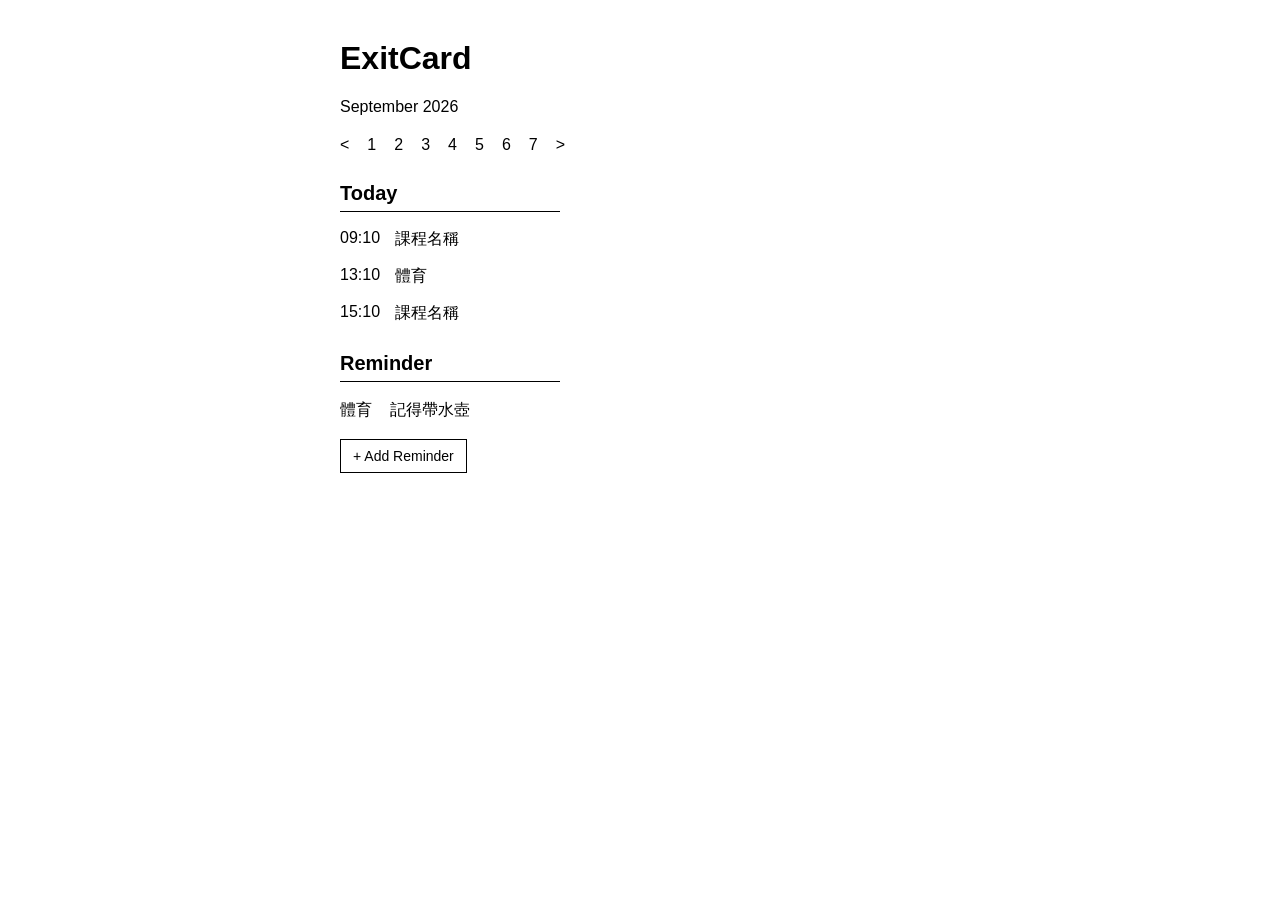
==== Web/index.html @ 5095bc19 "完成 ExitCard 網頁第一版介面" ====
<!DOCTYPE html>
<html lang="zh-TW">

<head>
    <meta charset="UTF-8">
    <title>ExitCard</title>
    <link rel="stylesheet" href="style.css">
</head>

<body>

    <h1>ExitCard</h1>
    <p>September 2026</p>

<div class="week">
    <span>&lt;</span>
    <span>1</span>
    <span>2</span>
    <span>3</span>
    <span>4</span>
    <span>5</span>
    <span>6</span>
    <span>7</span>
    <span>&gt;</span>
</div>

<h2 class="section-title">Today</h2>

<div class="course">
    <span class="time">09:10</span>
    <span>課程名稱</span>
</div>

<div class="course">
    <span class="time">13:10</span>
    <span>體育</span>
</div>

<div class="course">
    <span class="time">15:10</span>
    <span>課程名稱</span>
</div>

<h2 class="section-title">Reminder</h2>

<div class="reminder">
    <span>體育</span>
    <span>記得帶水壺</span>
</div>

<button class="add-button">+ Add Reminder</button>
    <script src="script.js"></script>
</body>

</html>
---- Web/style.css ----
body {
    font-family: Arial, sans-serif;
    max-width: 600px;
    margin: 40px auto;
    padding: 0 20px;
}
.week {
    display: flex;
    gap: 18px;
    margin: 20px 0 28px;
}
.section-title {
    font-size: 20px;
    border-bottom: 1px solid black;
    padding-bottom: 6px;
    margin-top: 28px;
    width: 220px;
}
.course {
    display: flex;
    margin: 16px 0;
}

.time {
    width: 55px;
}

.reminder {
    display: flex;
    gap: 18px;
    margin: 18px 0;
}

.add-button {
    background-color: white;
    border: 1px solid black;
    padding: 8px 12px;
    cursor: pointer;
    font-size: 14px;
}

.add-button:hover {
    background-color: #eeeeee;
}
@media (max-width: 600px) {
    body {
        margin: 20px auto;
        padding: 0 20px;
    }

    h1 {
        font-size: 28px;
    }

    .week {
        gap: 14px;
    }

    .section-title {
        width: 100%;
    }
}
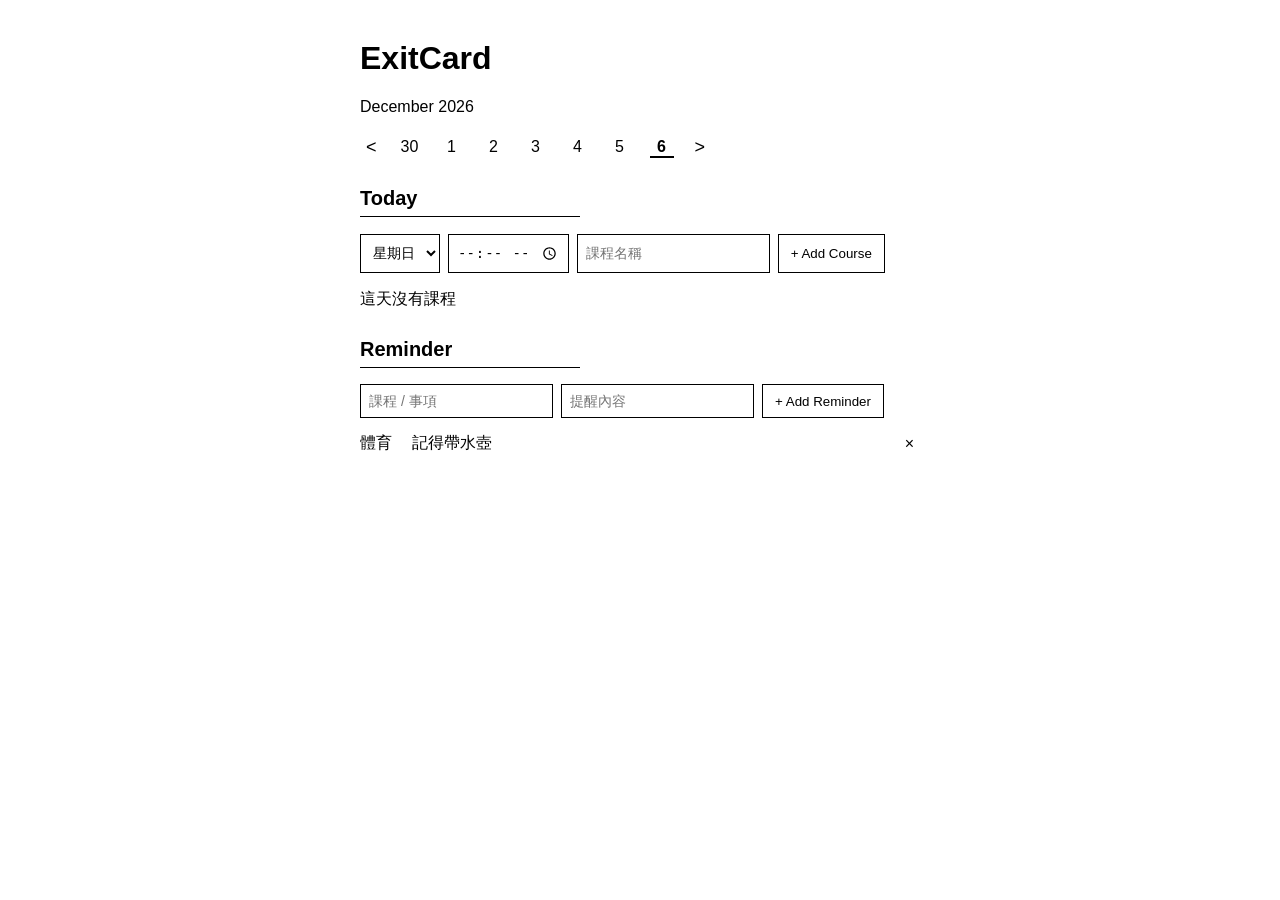
==== commit dc7d62e0: "完成課表日期切換與提醒功能" ====
--- a/Web/index.html
+++ b/Web/index.html
@@ -3,6 +3,7 @@
 
 <head>
     <meta charset="UTF-8">
+    <meta name="viewport" content="width=device-width, initial-scale=1.0">
     <title>ExitCard</title>
     <link rel="stylesheet" href="style.css">
 </head>
@@ -10,45 +11,45 @@
 <body>
 
     <h1>ExitCard</h1>
-    <p>September 2026</p>
+    <p id="month-title"></p>
 
 <div class="week">
-    <span>&lt;</span>
-    <span>1</span>
-    <span>2</span>
-    <span>3</span>
-    <span>4</span>
-    <span>5</span>
-    <span>6</span>
-    <span>7</span>
-    <span>&gt;</span>
+    <button id="prev-week" class="week-arrow">&lt;</button>
+
+    <div id="week-days"></div>
+
+    <button id="next-week" class="week-arrow">&gt;</button>
 </div>
 
-<h2 class="section-title">Today</h2>
+<h2 class="section-title" id="selected-date-title">Today</h2>
 
-<div class="course">
-    <span class="time">09:10</span>
-    <span>課程名稱</span>
+<div class="course-form">
+    <select id="course-day">
+        <option value="1">星期一</option>
+        <option value="2">星期二</option>
+        <option value="3">星期三</option>
+        <option value="4">星期四</option>
+        <option value="5">星期五</option>
+        <option value="6">星期六</option>
+        <option value="7">星期日</option>
+    </select>
+
+    <input type="time" id="course-time">
+    <input type="text" id="course-name" placeholder="課程名稱">
+    <button id="add-course">+ Add Course</button>
 </div>
 
-<div class="course">
-    <span class="time">13:10</span>
-    <span>體育</span>
-</div>
-
-<div class="course">
-    <span class="time">15:10</span>
-    <span>課程名稱</span>
-</div>
+<div id="course-list"></div>
 
 <h2 class="section-title">Reminder</h2>
 
-<div class="reminder">
-    <span>體育</span>
-    <span>記得帶水壺</span>
+<div class="reminder-form">
+    <input type="text" id="reminder-course" placeholder="課程 / 事項">
+    <input type="text" id="reminder-text" placeholder="提醒內容">
+    <button id="add-reminder">+ Add Reminder</button>
 </div>
 
-<button class="add-button">+ Add Reminder</button>
+<div id="reminder-list"></div>
     <script src="script.js"></script>
 </body>
 
--- a/Web/style.css
+++ b/Web/style.css
@@ -59,4 +59,117 @@
     .section-title {
         width: 100%;
     }
+}
+.reminder-form {
+    display: flex;
+    gap: 8px;
+    margin-bottom: 15px;
+    flex-wrap: wrap;
+}
+
+.reminder-form input {
+    padding: 8px;
+    border: 1px solid black;
+    font-size: 14px;
+}
+#add-reminder {
+    padding: 8px 12px;
+    background-color: white;
+    border: 1px solid black;
+    cursor: pointer;
+}
+.reminder {
+    display: flex;
+    align-items: center;
+    gap: 20px;
+    margin: 10px 0;
+}
+
+.delete-button {
+    margin-left: auto;
+    border: none;
+    background: none;
+    cursor: pointer;
+    font-size: 16px;
+}
+.course-form {
+    display: flex;
+    gap: 8px;
+    margin-bottom: 15px;
+    flex-wrap: wrap;
+}
+.course-form input {
+    padding: 8px;
+    border: 1px solid black;
+    font-size: 14px;
+}
+#add-course {
+    padding: 8px 12px;
+    background-color: white;
+    border: 1px solid black;
+    cursor: pointer;
+}
+.course {
+    display: flex;
+    align-items: center;
+    gap: 20px;
+    margin: 10px 0;
+}
+
+.course .time {
+    width: 60px;
+}
+* {
+    box-sizing: border-box;
+}
+
+@media (max-width: 600px) {
+    .course-form,
+    .reminder-form {
+        display: grid;
+        grid-template-columns: 1fr;
+        width: 100%;
+    }
+
+    .course-form input,
+    .course-form select,
+    .reminder-form input,
+    #add-course,
+    #add-reminder {
+        width: 100%;
+    }
+}
+
+.course-form select {
+    padding: 8px;
+    border: 1px solid black;
+    font-size: 14px;
+    background-color: white;
+}
+.week {
+    display: flex;
+    align-items: center;
+    gap: 15px;
+}
+
+#week-days {
+    display: flex;
+    gap: 18px;
+}
+
+.week-arrow {
+    border: none;
+    background: none;
+    font-size: 18px;
+    cursor: pointer;
+}
+
+.day-number {
+    min-width: 24px;
+    text-align: center;
+}
+
+.today-date {
+    font-weight: bold;
+    border-bottom: 2px solid black;
 }
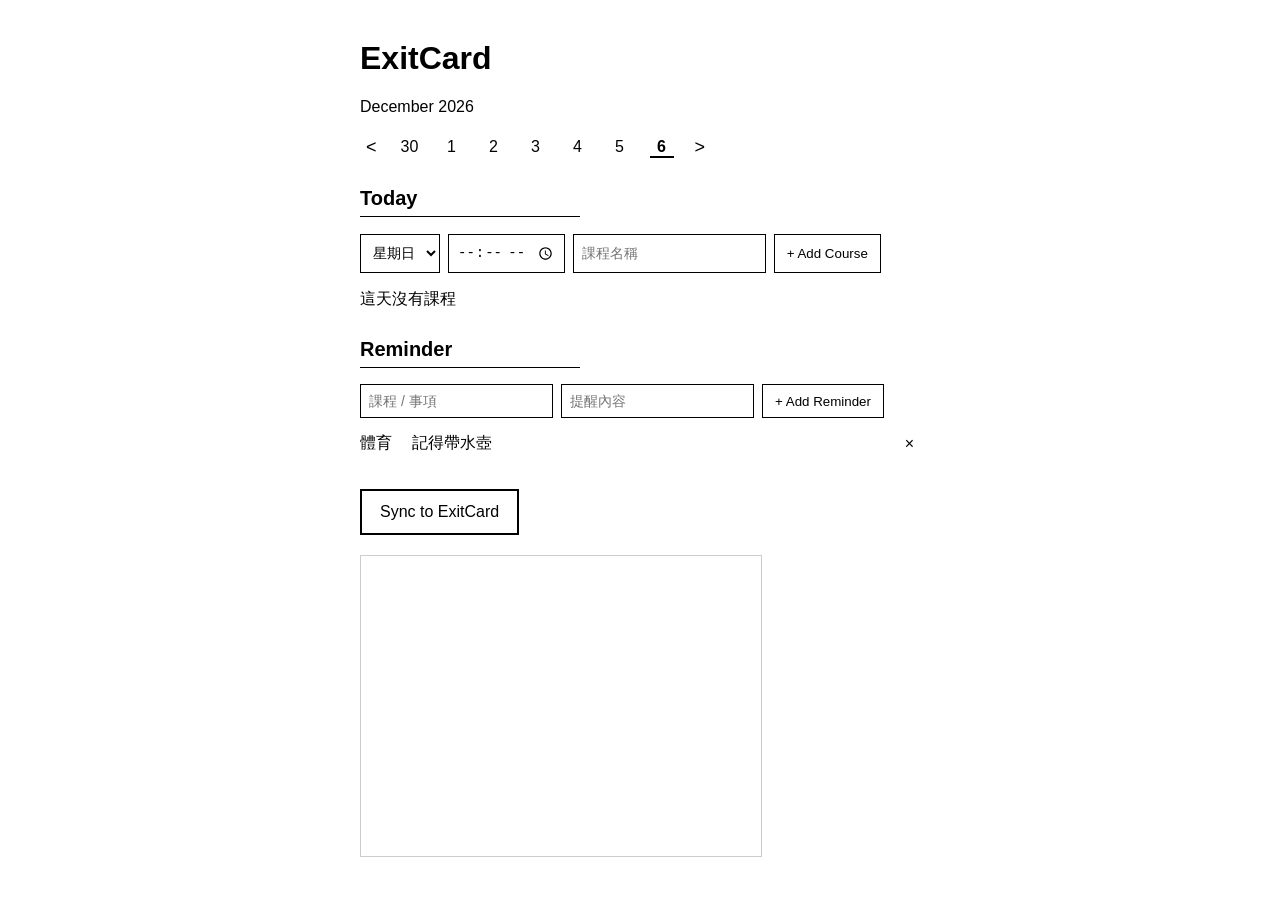
==== commit 0479a050: "完成 CrowPanel 與網頁同步顯示" ====
--- a/Web/index.html
+++ b/Web/index.html
@@ -51,6 +51,51 @@
 
 <div id="reminder-list"></div>
     <script src="script.js"></script>
+<form
+    id="sync-form"
+    action="http://192.168.0.92/update"
+    method="POST"
+    target="sync-frame"
+>
+    <input
+        type="hidden"
+        id="sync-text"
+        name="text"
+        value="ExitCard Test"
+    >
+
+    <form
+    id="sync-form"
+    action="http://192.168.0.92/update"
+    method="POST"
+    target="sync-frame"
+>
+    <input
+        type="hidden"
+        id="sync-text"
+        name="text"
+        value=""
+    >
+
+    <button
+        type="button"
+        id="sync-exitcard"
+        onclick="syncFrameToExitCard()"
+    >
+        Sync to ExitCard
+    </button>
+    <canvas
+    id="epaper-canvas"
+    width="400"
+    height="300"
+    style="border:1px solid #ccc; margin-top:20px;">
+</canvas>
+</form>
+
+<iframe
+    name="sync-frame"
+    style="display:none;">
+</iframe>
 </body>
 
 </html>
--- a/Web/style.css
+++ b/Web/style.css
@@ -172,4 +172,12 @@
 .today-date {
     font-weight: bold;
     border-bottom: 2px solid black;
+}
+#sync-exitcard {
+    margin-top: 25px;
+    padding: 12px 18px;
+    background-color: white;
+    border: 2px solid black;
+    font-size: 16px;
+    cursor: pointer;
 }
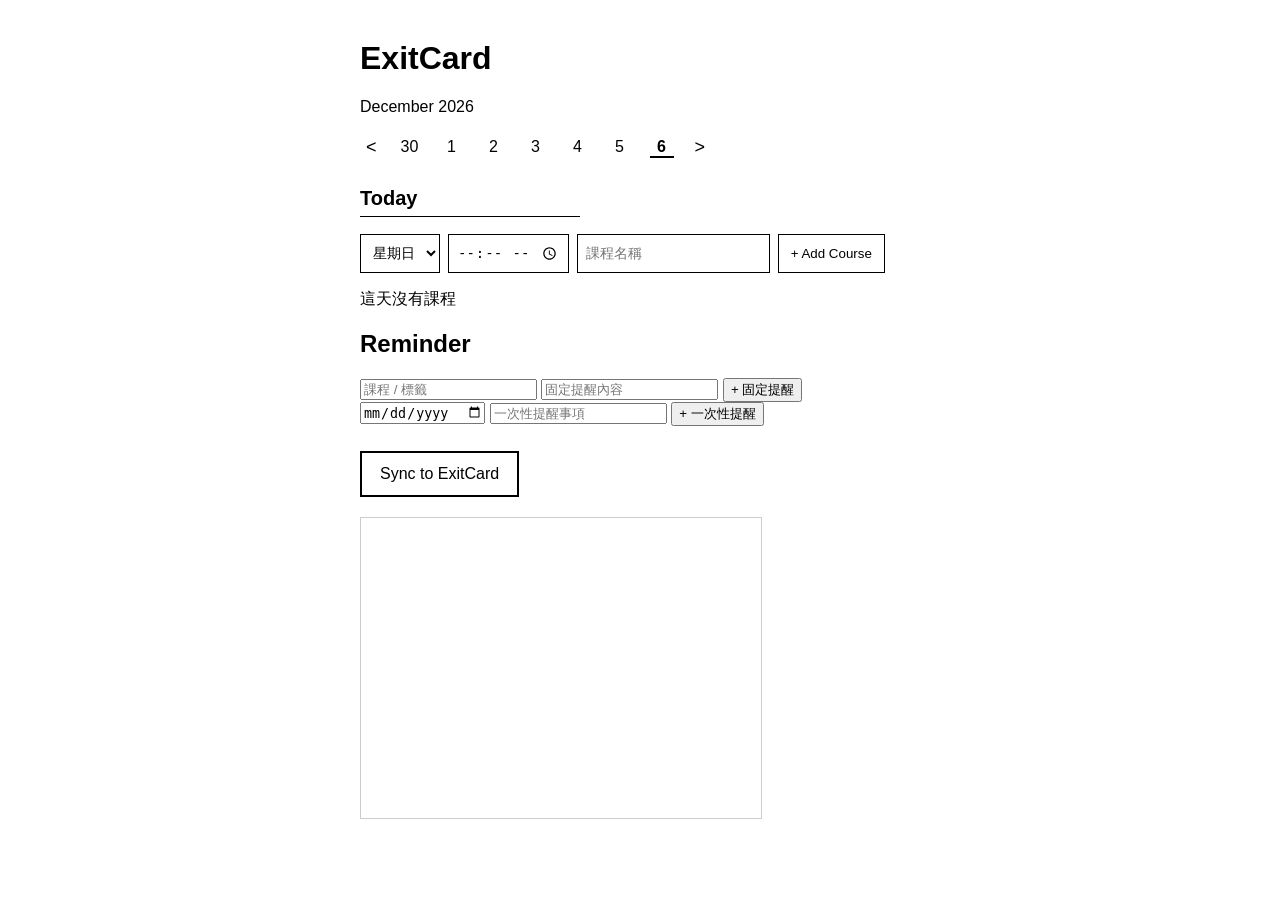
==== commit 81bb897e: "完成網頁同步顯示" ====
--- a/Web/index.html
+++ b/Web/index.html
@@ -4,98 +4,173 @@
 <head>
     <meta charset="UTF-8">
     <meta name="viewport" content="width=device-width, initial-scale=1.0">
+
     <title>ExitCard</title>
+
     <link rel="stylesheet" href="style.css">
 </head>
 
 <body>
 
     <h1>ExitCard</h1>
+
     <p id="month-title"></p>
 
-<div class="week">
-    <button id="prev-week" class="week-arrow">&lt;</button>
 
-    <div id="week-days"></div>
+    <!-- ========================= -->
+    <!-- 日期 -->
+    <!-- ========================= -->
 
-    <button id="next-week" class="week-arrow">&gt;</button>
-</div>
+    <div class="week">
 
-<h2 class="section-title" id="selected-date-title">Today</h2>
+        <button
+            id="prev-week"
+            class="week-arrow">
+            &lt;
+        </button>
 
-<div class="course-form">
-    <select id="course-day">
-        <option value="1">星期一</option>
-        <option value="2">星期二</option>
-        <option value="3">星期三</option>
-        <option value="4">星期四</option>
-        <option value="5">星期五</option>
-        <option value="6">星期六</option>
-        <option value="7">星期日</option>
-    </select>
+        <div id="week-days"></div>
 
-    <input type="time" id="course-time">
-    <input type="text" id="course-name" placeholder="課程名稱">
-    <button id="add-course">+ Add Course</button>
-</div>
+        <button
+            id="next-week"
+            class="week-arrow">
+            &gt;
+        </button>
 
-<div id="course-list"></div>
+    </div>
 
-<h2 class="section-title">Reminder</h2>
 
-<div class="reminder-form">
-    <input type="text" id="reminder-course" placeholder="課程 / 事項">
-    <input type="text" id="reminder-text" placeholder="提醒內容">
-    <button id="add-reminder">+ Add Reminder</button>
-</div>
+    <!-- ========================= -->
+    <!-- 課程 -->
+    <!-- ========================= -->
 
-<div id="reminder-list"></div>
-    <script src="script.js"></script>
-<form
-    id="sync-form"
-    action="http://192.168.0.92/update"
-    method="POST"
-    target="sync-frame"
->
-    <input
-        type="hidden"
-        id="sync-text"
-        name="text"
-        value="ExitCard Test"
-    >
+    <h2
+        class="section-title"
+        id="selected-date-title">
+        Today
+    </h2>
 
-    <form
-    id="sync-form"
-    action="http://192.168.0.92/update"
-    method="POST"
-    target="sync-frame"
->
-    <input
-        type="hidden"
-        id="sync-text"
-        name="text"
-        value=""
-    >
+
+    <div class="course-form">
+
+        <select id="course-day">
+
+            <option value="1">星期一</option>
+            <option value="2">星期二</option>
+            <option value="3">星期三</option>
+            <option value="4">星期四</option>
+            <option value="5">星期五</option>
+            <option value="6">星期六</option>
+            <option value="7">星期日</option>
+
+        </select>
+
+
+        <input
+            type="time"
+            id="course-time">
+
+
+        <input
+            type="text"
+            id="course-name"
+            placeholder="課程名稱">
+
+
+        <button id="add-course">
+            + Add Course
+        </button>
+
+    </div>
+
+
+    <div id="course-list"></div>
+
+
+    <!-- ========================= -->
+    <!-- Reminder -->
+    <!-- ========================= -->
+
+    <h2>Reminder</h2>
+
+    <!-- 固定提醒 -->
+    <div class="reminder-input-row">
+
+        <input
+            type="text"
+            id="reminder-course"
+            placeholder="課程 / 標籤"
+        >
+
+        <input
+            type="text"
+            id="reminder-text"
+            placeholder="固定提醒內容"
+        >
+
+        <button id="add-fixed-reminder">
+            + 固定提醒
+        </button>
+
+    </div>
+
+
+    <!-- 一次性提醒 -->
+    <div class="reminder-input-row">
+
+        <input
+            type="date"
+            id="reminder-date"
+        >
+
+        <input
+            type="text"
+            id="reminder-once-text"
+            placeholder="一次性提醒事項"
+        >
+
+        <button id="add-once-reminder">
+            + 一次性提醒
+        </button>
+
+    </div>
+
+
+    <div id="reminder-list"></div>
+    <!-- ========================= -->
+    <!-- 同步 -->
+    <!-- ========================= -->
 
     <button
         type="button"
         id="sync-exitcard"
-        onclick="syncFrameToExitCard()"
-    >
+        onclick="syncWeekToExitCard()">
         Sync to ExitCard
     </button>
+
+
+    <!-- ========================= -->
+    <!-- 電子紙預覽 -->
+    <!-- ========================= -->
+
     <canvas
-    id="epaper-canvas"
-    width="400"
-    height="300"
-    style="border:1px solid #ccc; margin-top:20px;">
-</canvas>
-</form>
+        id="epaper-canvas"
+        width="400"
+        height="300"
+        style="border:1px solid #ccc; margin-top:20px;">
+    </canvas>
 
-<iframe
-    name="sync-frame"
-    style="display:none;">
-</iframe>
+
+    <!-- 隱藏接收 CrowPanel 回傳 -->
+    <iframe
+        name="sync-frame"
+        style="display:none;">
+    </iframe>
+
+
+    <!-- JS 放最後 -->
+    <script src="script.js?v=6"></script>
+
 </body>
 
 </html>
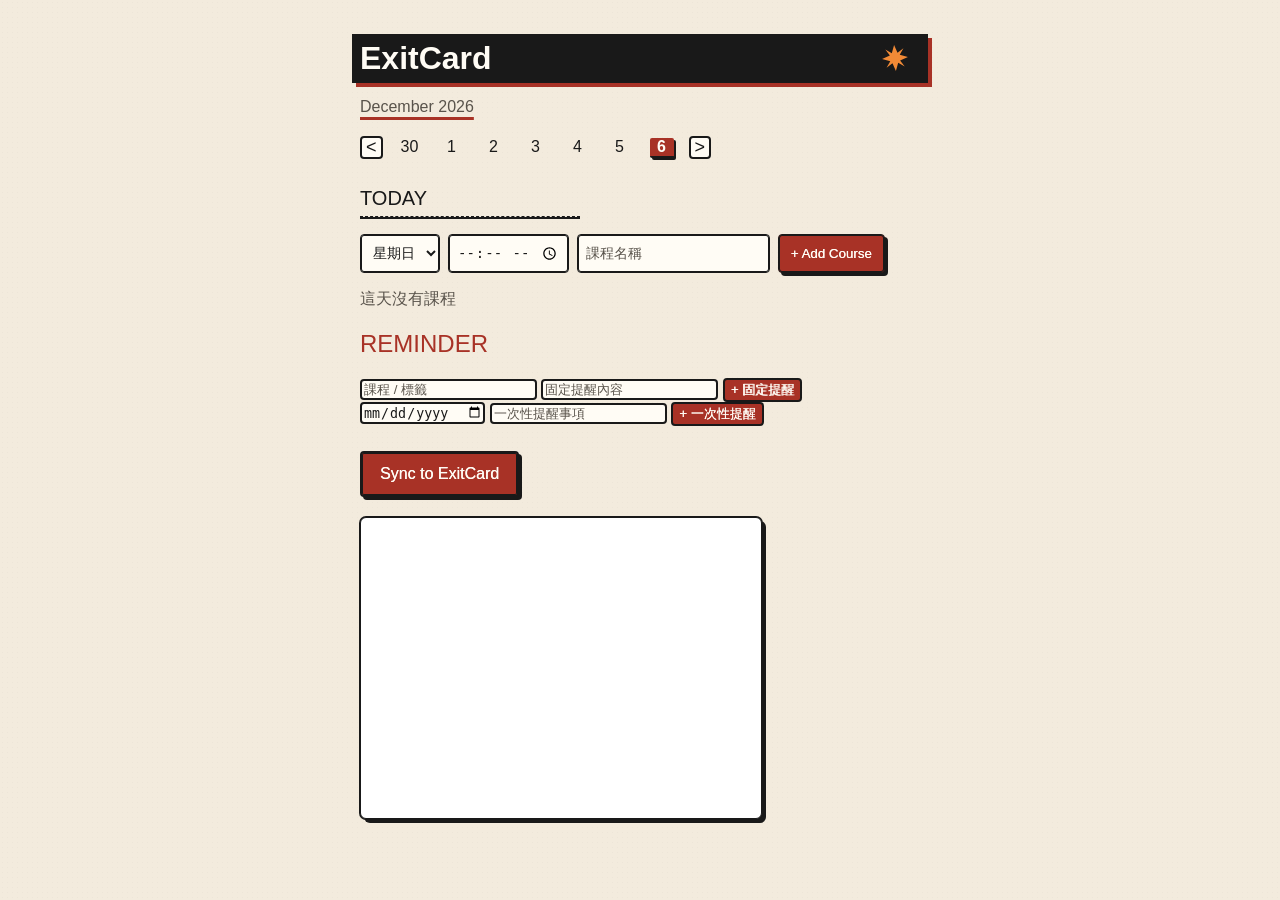
==== commit 81b0aab4: "style: apply street poster UI theme to ExitCard" ====
--- a/Web/index.html
+++ b/Web/index.html
@@ -10,7 +10,7 @@
     <link rel="stylesheet" href="style.css">
 </head>
 
-<body>
+<body class="exitcard-web">
 
     <h1>ExitCard</h1>
 
@@ -156,8 +156,7 @@
     <canvas
         id="epaper-canvas"
         width="400"
-        height="300"
-        style="border:1px solid #ccc; margin-top:20px;">
+        height="300">
     </canvas>
 
 
--- a/Web/style.css
+++ b/Web/style.css
@@ -180,4 +180,248 @@
     border: 2px solid black;
     font-size: 16px;
     cursor: pointer;
-}+}
+/* Street poster theme. Geometry above is intentionally retained. */
+:root {
+    color-scheme: light;
+    --paper: #F3EBDD;
+    --surface: #FFFCF5;
+    --ink: #191919;
+    --muted: #59534B;
+    --brand: #A83226;
+    --brand-hover: #8C281F;
+    --accent: #F28A36;
+    --disabled: #D9D0C2;
+    --card-radius: 6px;
+    --control-radius: 4px;
+    --hard-shadow: 4px 4px 0 var(--ink);
+    --display-font: Impact, 'Arial Narrow', Arial, sans-serif;
+    --ui-transition: 120ms ease-out;
+}
+
+body.exitcard-web {
+    background-color: var(--paper);
+    background-image: radial-gradient(rgba(25, 25, 25, .025) .6px, transparent .6px);
+    background-size: 5px 5px;
+    color: var(--ink);
+}
+
+.exitcard-web h1 {
+    position: relative;
+    isolation: isolate;
+    color: var(--surface);
+    font-weight: 700;
+}
+
+/* Painted outside the existing title box: no added header or layout height. */
+.exitcard-web h1::before {
+    content: '';
+    position: absolute;
+    inset: -6px -8px;
+    z-index: -1;
+    background: var(--ink);
+    box-shadow: 4px 4px 0 var(--brand);
+    pointer-events: none;
+}
+
+.exitcard-web h1::after {
+    content: '';
+    position: absolute;
+    right: 12px;
+    top: 5px;
+    width: 26px;
+    height: 26px;
+    background: var(--accent);
+    clip-path: polygon(50% 0%, 61% 31%, 85% 15%, 69% 39%, 100% 50%, 69% 61%, 85% 85%, 61% 69%, 50% 100%, 39% 69%, 15% 85%, 31% 61%, 0% 50%, 31% 39%, 15% 15%, 39% 31%);
+    transform: rotate(-4deg);
+    pointer-events: none;
+}
+
+.exitcard-web #month-title {
+    color: var(--muted);
+    text-decoration: underline;
+    text-decoration-color: var(--brand);
+    text-decoration-thickness: 3px;
+    text-underline-offset: 5px;
+}
+
+.exitcard-web h2 {
+    font-family: var(--display-font);
+    font-weight: 400;
+    line-height: 28px;
+    text-transform: uppercase;
+    color: var(--brand);
+}
+
+.exitcard-web .section-title {
+    line-height: 23px;
+    color: var(--ink);
+    border-bottom-color: var(--ink);
+    border-bottom-style: dashed;
+    box-shadow: 0 2px 0 var(--ink);
+}
+
+.exitcard-web :is(button, input, select, .day-number) {
+    transition: background-color var(--ui-transition), color var(--ui-transition),
+        border-color var(--ui-transition), box-shadow var(--ui-transition);
+}
+
+.exitcard-web :is(input, select) {
+    color: var(--ink);
+    background-color: var(--surface);
+    border-color: var(--ink);
+    border-style: solid;
+    border-radius: var(--control-radius);
+    accent-color: var(--brand);
+}
+
+.exitcard-web .course-form :is(input, select) {
+    box-shadow: inset 0 0 0 1px var(--ink);
+}
+
+.exitcard-web input::placeholder {
+    color: var(--muted);
+    opacity: 1;
+}
+
+.exitcard-web :is(#add-course, #add-fixed-reminder, #add-once-reminder, #sync-exitcard) {
+    background: var(--brand);
+    color: var(--surface);
+    border-color: var(--ink);
+    border-style: solid;
+    border-radius: var(--control-radius);
+    cursor: pointer;
+    text-shadow: .2px 0 currentColor;
+}
+
+.exitcard-web :is(#add-course, #sync-exitcard) {
+    box-shadow: inset 0 0 0 1px var(--ink), 3px 3px 0 var(--ink);
+}
+
+.exitcard-web :is(#add-course, #add-fixed-reminder, #add-once-reminder, #sync-exitcard):not(:disabled):hover {
+    background: var(--brand-hover);
+}
+
+.exitcard-web :is(#add-course, #sync-exitcard):not(:disabled):active {
+    box-shadow: inset 0 0 0 1px var(--ink), 1px 1px 0 var(--ink);
+}
+
+.exitcard-web .week-arrow {
+    color: var(--ink);
+    border-radius: var(--control-radius);
+    background: var(--surface);
+    box-shadow: inset 0 0 0 2px var(--ink);
+}
+
+.exitcard-web .day-number {
+    cursor: pointer;
+    border-radius: 2px;
+}
+
+.exitcard-web .today-date {
+    color: var(--surface);
+    background: var(--brand);
+    border-bottom-color: var(--ink);
+    box-shadow: 2px 2px 0 var(--ink);
+}
+
+.exitcard-web .week-arrow:not(:disabled):hover,
+.exitcard-web .day-number:not(.today-date):hover {
+    background: var(--accent);
+    color: var(--ink);
+}
+
+/* Ticket edges live in existing margins; text and delete hit areas do not move. */
+.exitcard-web :is(.course, .reminder) {
+    position: relative;
+    isolation: isolate;
+}
+
+.exitcard-web :is(.course, .reminder)::before {
+    content: '';
+    position: absolute;
+    inset: -3px -8px;
+    z-index: -1;
+    border-radius: var(--card-radius);
+    background: var(--surface);
+    box-shadow: inset 0 0 0 2px var(--ink), var(--hard-shadow);
+    pointer-events: none;
+}
+
+.exitcard-web :is(.course, .reminder) > span {
+    min-width: 0;
+    overflow-wrap: anywhere;
+}
+
+.exitcard-web .course .time {
+    flex-shrink: 0;
+    color: var(--brand);
+}
+
+.exitcard-web .reminder > span:first-child {
+    color: var(--brand);
+}
+
+.exitcard-web .delete-button {
+    flex-shrink: 0;
+    color: var(--muted);
+    border-radius: var(--control-radius);
+}
+
+.exitcard-web .delete-button:not(:disabled):hover {
+    background: var(--ink);
+    color: var(--surface);
+}
+
+.exitcard-web #course-list > p {
+    color: var(--muted);
+}
+
+.exitcard-web #epaper-canvas {
+    /* CSS scales only the preview, never the 400 x 300 bitmap sent to hardware. */
+    max-width: 100%;
+    height: auto;
+    border: 1px solid var(--ink);
+    margin-top: 20px;
+    border-radius: var(--card-radius);
+    background: white;
+    box-shadow: 0 0 0 1px var(--ink), var(--hard-shadow);
+}
+
+.exitcard-web :is(#add-course, #add-fixed-reminder, #add-once-reminder, #sync-exitcard, button, input, select):focus-visible:not(:disabled) {
+    outline: 2px solid var(--surface);
+    outline-offset: 2px;
+    box-shadow: 0 0 0 6px var(--ink);
+}
+
+.exitcard-web :is(#add-course, #add-fixed-reminder, #add-once-reminder, #sync-exitcard, button, input, select):disabled {
+    color: var(--muted);
+    background: var(--disabled);
+    border-color: var(--muted);
+    box-shadow: none;
+    text-shadow: none;
+    cursor: not-allowed;
+    opacity: 1;
+}
+
+@media (max-width: 600px) {
+    /* Keep the seven dates in one row, fitting the original mobile container. */
+    .exitcard-web #week-days {
+        gap: clamp(0px, calc((100vw - 283px) / 6), 18px);
+    }
+}
+
+@media (prefers-reduced-motion: reduce) {
+    .exitcard-web :is(button, input, select, .day-number) {
+        transition: none;
+    }
+}
+
+@media (forced-colors: active) {
+    .exitcard-web h1 { color: CanvasText; }
+    .exitcard-web h1::before,
+    .exitcard-web h1::after { display: none; }
+    .exitcard-web :is(.course, .reminder)::before { border: 2px solid CanvasText; }
+    .exitcard-web .today-date { outline: 2px solid Highlight; }
+    .exitcard-web :is(#add-course, #add-fixed-reminder, #add-once-reminder, #sync-exitcard, button, input, select):focus-visible:not(:disabled) { outline-color: Highlight; }
+}
